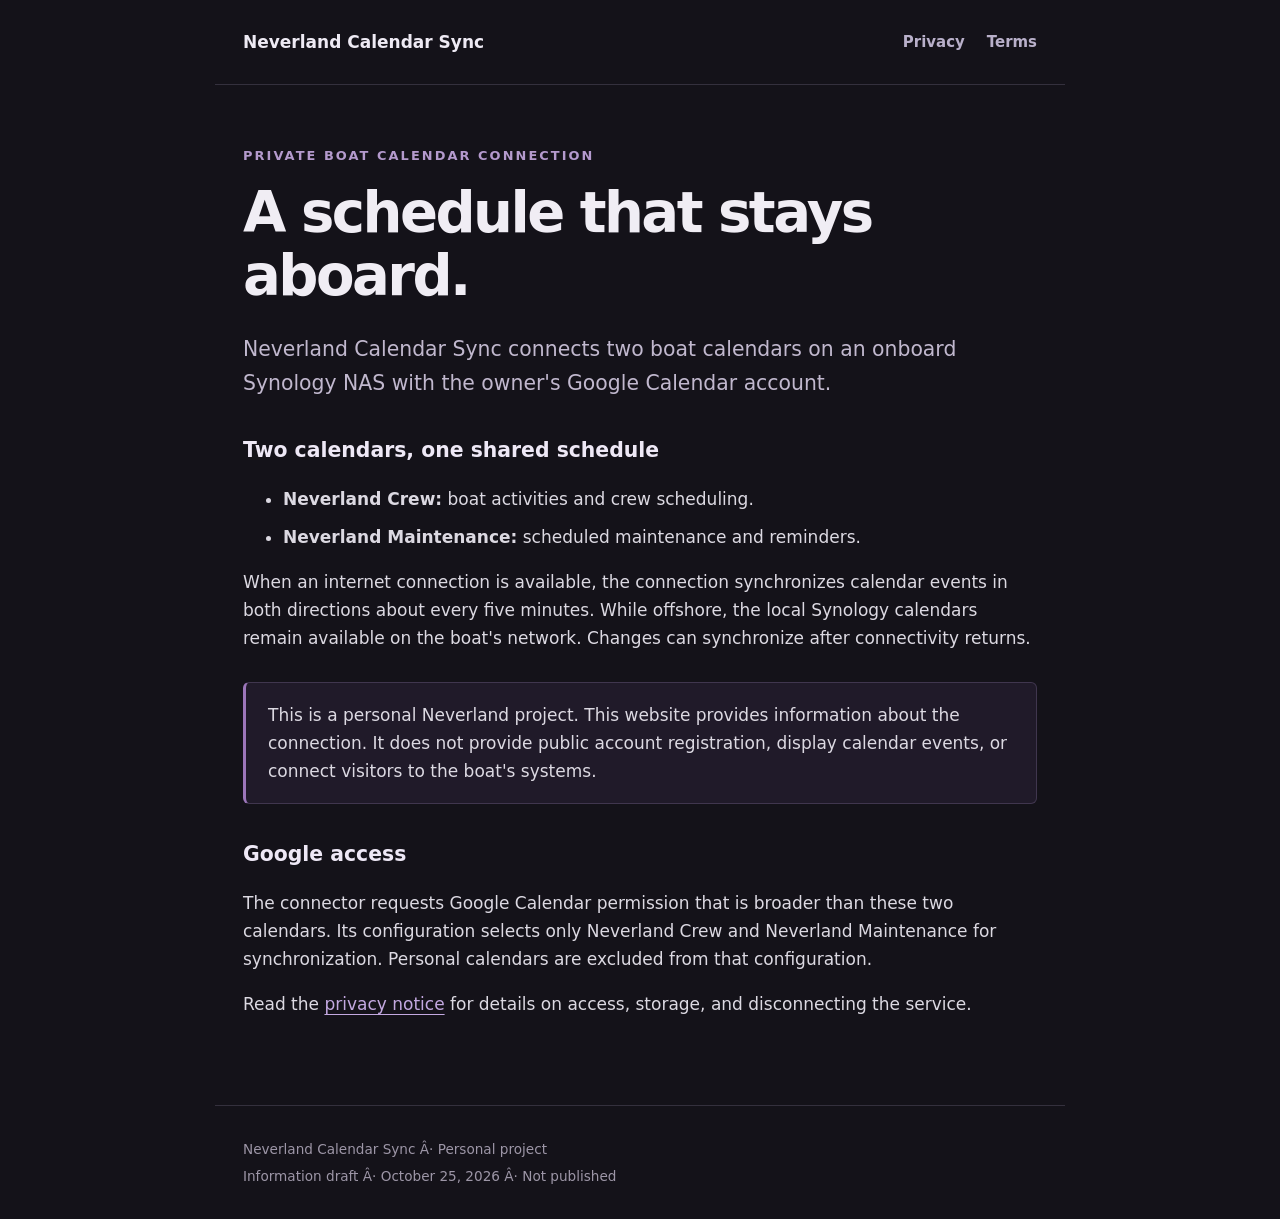
==== index.html @ f630254b "Publish calendar app information, privacy notice, and terms" ====
<!doctype html><html lang="en"><head><meta charset="utf-8"><meta name="viewport" content="width=device-width,initial-scale=1"><title>Neverland Calendar Sync</title><link rel="stylesheet" href="style.css"></head><body><header><a href="index.html">Neverland Calendar Sync</a><nav aria-label="Information"><a href="privacy.html">Privacy</a><a href="terms.html">Terms</a></nav></header><main><div class="eyebrow">Private boat calendar connection</div><h1>A schedule that stays aboard.</h1><p class="lead">Neverland Calendar Sync connects two boat calendars on an onboard Synology NAS with the owner's Google Calendar account.</p><h2>Two calendars, one shared schedule</h2><ul><li><strong>Neverland Crew:</strong> boat activities and crew scheduling.</li><li><strong>Neverland Maintenance:</strong> scheduled maintenance and reminders.</li></ul><p>When an internet connection is available, the connection synchronizes calendar events in both directions about every five minutes. While offshore, the local Synology calendars remain available on the boat's network. Changes can synchronize after connectivity returns.</p><div class="note">This is a personal Neverland project. This website provides information about the connection. It does not provide public account registration, display calendar events, or connect visitors to the boat's systems.</div><h2>Google access</h2><p>The connector requests Google Calendar permission that is broader than these two calendars. Its configuration selects only Neverland Crew and Neverland Maintenance for synchronization. Personal calendars are excluded from that configuration.</p><p>Read the <a href="privacy.html">privacy notice</a> for details on access, storage, and disconnecting the service.</p></main><footer><p>Neverland Calendar Sync Â· Personal project</p><p>Information draft Â· October 25, 2026 Â· Not published</p></footer></body></html>
---- style.css ----
:root{color-scheme:dark;font:17px/1.65 system-ui,sans-serif;color:#dcd9e2;background:#141219}*{box-sizing:border-box}body{margin:0}header,main,footer{max-width:850px;margin:auto;padding:28px}header{display:flex;align-items:center;justify-content:space-between;gap:24px;border-bottom:1px solid #34303d}header a{color:#eeeaf4;text-decoration:none;font-weight:650}nav{display:flex;gap:22px;font-size:.88rem}nav a{color:#b9b0ca}main{padding-top:60px;padding-bottom:70px}h1{font-size:clamp(2.1rem,5vw,3.3rem);line-height:1.12;letter-spacing:-.045em;color:#f0edf4;margin:16px 0 25px}h2{font-size:1.2rem;color:#eee8f6;margin-top:34px}.eyebrow{font-size:.76rem;font-weight:700;letter-spacing:.16em;text-transform:uppercase;color:#b49acd}.lead{font-size:1.2rem;color:#c1b8ce}a{color:#c3a8e0;text-underline-offset:4px}.note{padding:18px 22px;border:1px solid #40364e;border-left:3px solid #9c76ba;border-radius:6px;background:#201a29;margin:30px 0}li{margin:10px 0}footer{border-top:1px solid #34303d;color:#9d96a7;font-size:.8rem}footer p{margin:4px 0}@media(max-width:600px){header{align-items:flex-start;flex-direction:column;gap:14px}main{padding-top:35px}}
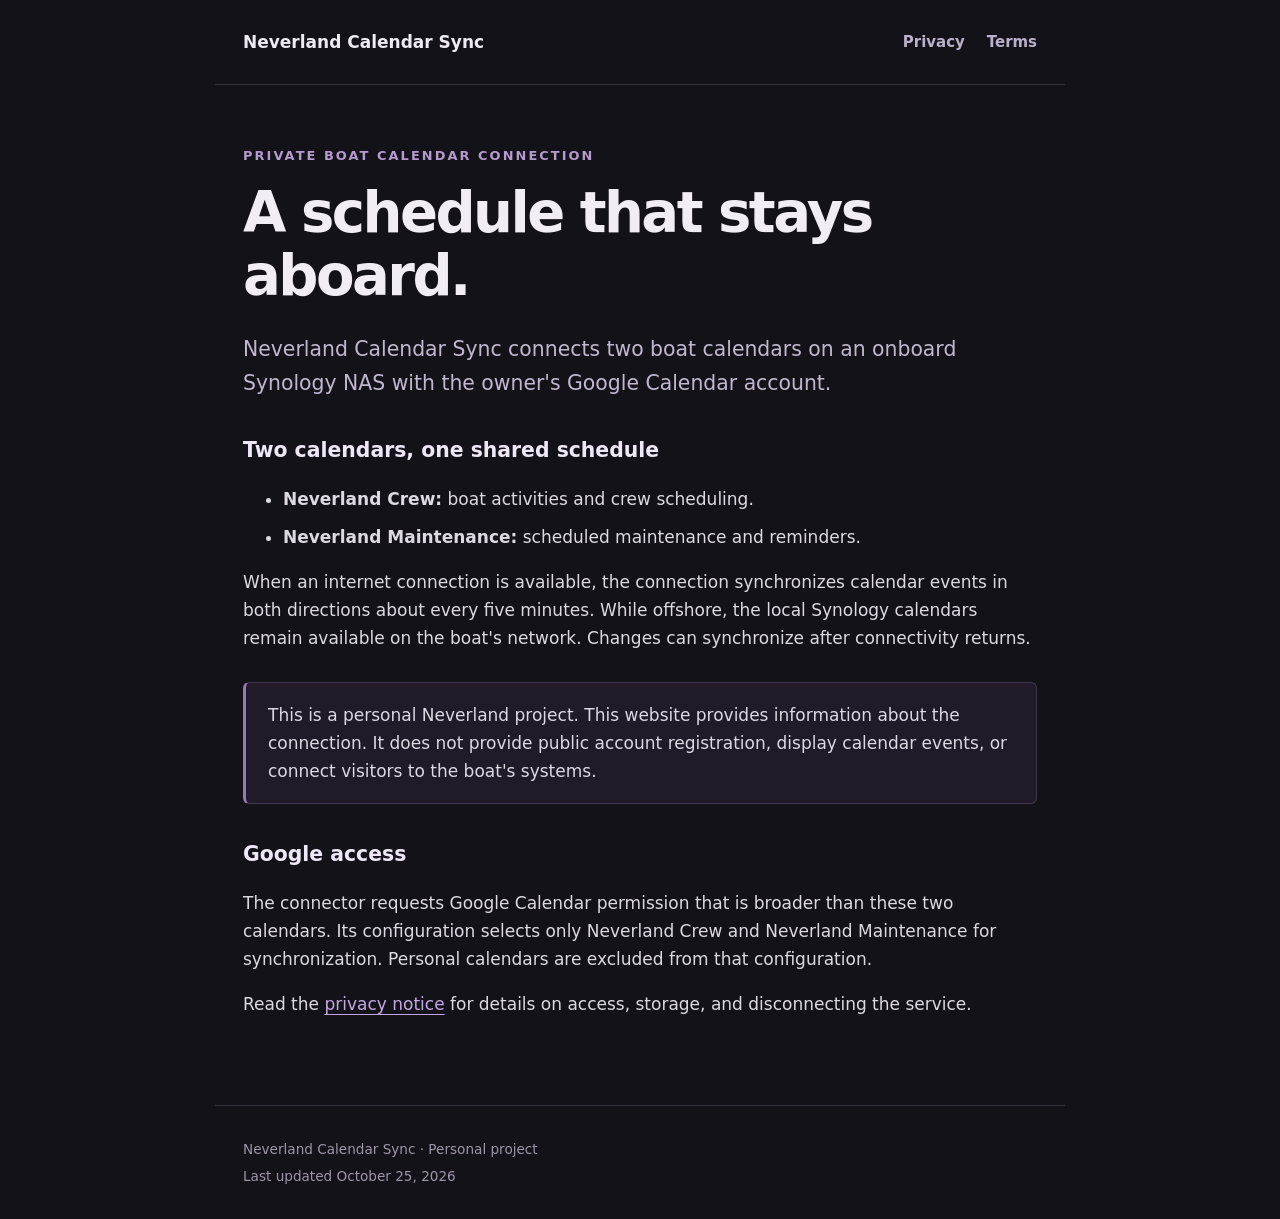
==== commit 63d17813: "Finalize published information page labels" ====
--- a/index.html
+++ b/index.html
@@ -1 +1 @@
-<!doctype html><html lang="en"><head><meta charset="utf-8"><meta name="viewport" content="width=device-width,initial-scale=1"><title>Neverland Calendar Sync</title><link rel="stylesheet" href="style.css"></head><body><header><a href="index.html">Neverland Calendar Sync</a><nav aria-label="Information"><a href="privacy.html">Privacy</a><a href="terms.html">Terms</a></nav></header><main><div class="eyebrow">Private boat calendar connection</div><h1>A schedule that stays aboard.</h1><p class="lead">Neverland Calendar Sync connects two boat calendars on an onboard Synology NAS with the owner's Google Calendar account.</p><h2>Two calendars, one shared schedule</h2><ul><li><strong>Neverland Crew:</strong> boat activities and crew scheduling.</li><li><strong>Neverland Maintenance:</strong> scheduled maintenance and reminders.</li></ul><p>When an internet connection is available, the connection synchronizes calendar events in both directions about every five minutes. While offshore, the local Synology calendars remain available on the boat's network. Changes can synchronize after connectivity returns.</p><div class="note">This is a personal Neverland project. This website provides information about the connection. It does not provide public account registration, display calendar events, or connect visitors to the boat's systems.</div><h2>Google access</h2><p>The connector requests Google Calendar permission that is broader than these two calendars. Its configuration selects only Neverland Crew and Neverland Maintenance for synchronization. Personal calendars are excluded from that configuration.</p><p>Read the <a href="privacy.html">privacy notice</a> for details on access, storage, and disconnecting the service.</p></main><footer><p>Neverland Calendar Sync Â· Personal project</p><p>Information draft Â· October 25, 2026 Â· Not published</p></footer></body></html>
+<!doctype html><html lang="en"><head><meta charset="utf-8"><meta name="viewport" content="width=device-width,initial-scale=1"><title>Neverland Calendar Sync</title><link rel="stylesheet" href="style.css"><meta name="google-site-verification" content="y4a3C2A-1IZh9SXfbbanOusUjAZ0WR34CKtQvEjxjD8" /></head><body><header><a href="index.html">Neverland Calendar Sync</a><nav aria-label="Information"><a href="privacy.html">Privacy</a><a href="terms.html">Terms</a></nav></header><main><div class="eyebrow">Private boat calendar connection</div><h1>A schedule that stays aboard.</h1><p class="lead">Neverland Calendar Sync connects two boat calendars on an onboard Synology NAS with the owner's Google Calendar account.</p><h2>Two calendars, one shared schedule</h2><ul><li><strong>Neverland Crew:</strong> boat activities and crew scheduling.</li><li><strong>Neverland Maintenance:</strong> scheduled maintenance and reminders.</li></ul><p>When an internet connection is available, the connection synchronizes calendar events in both directions about every five minutes. While offshore, the local Synology calendars remain available on the boat's network. Changes can synchronize after connectivity returns.</p><div class="note">This is a personal Neverland project. This website provides information about the connection. It does not provide public account registration, display calendar events, or connect visitors to the boat's systems.</div><h2>Google access</h2><p>The connector requests Google Calendar permission that is broader than these two calendars. Its configuration selects only Neverland Crew and Neverland Maintenance for synchronization. Personal calendars are excluded from that configuration.</p><p>Read the <a href="privacy.html">privacy notice</a> for details on access, storage, and disconnecting the service.</p></main><footer><p>Neverland Calendar Sync · Personal project</p><p>Last updated October 25, 2026</p></footer></body></html>
